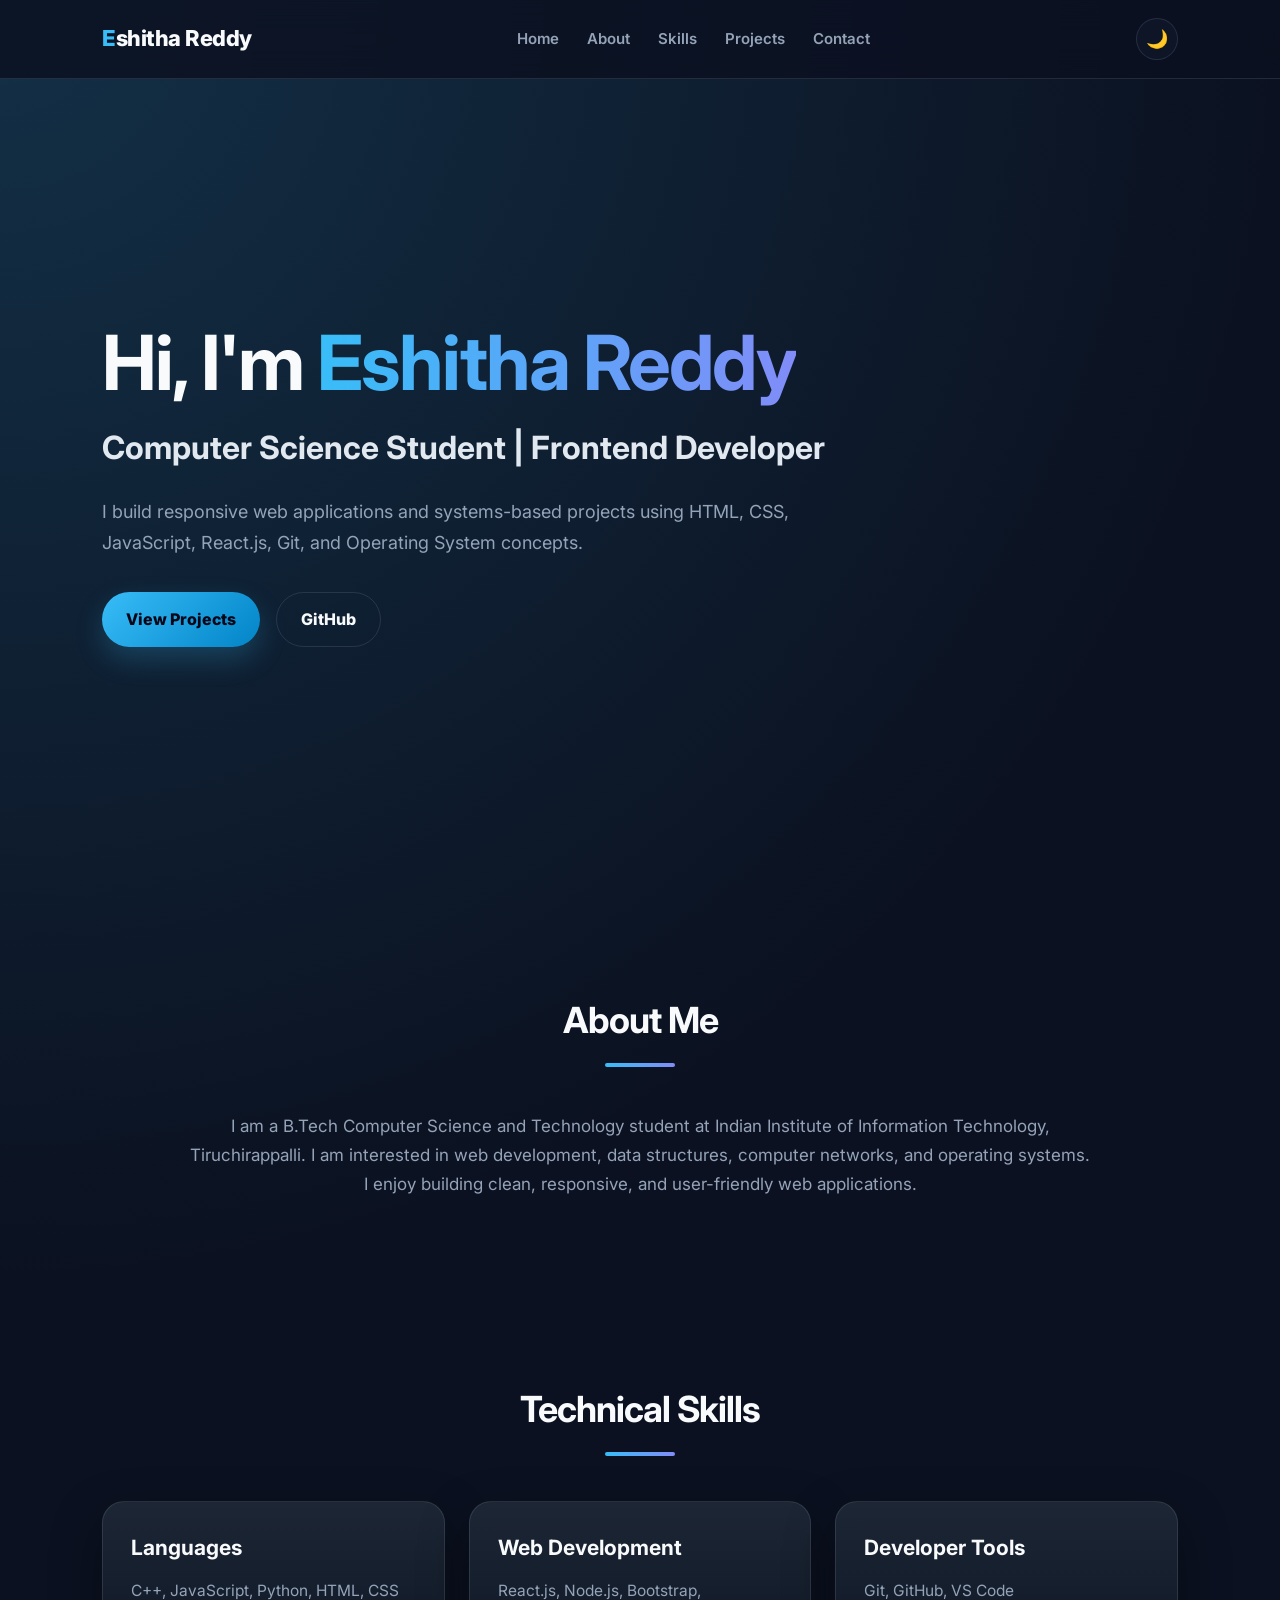
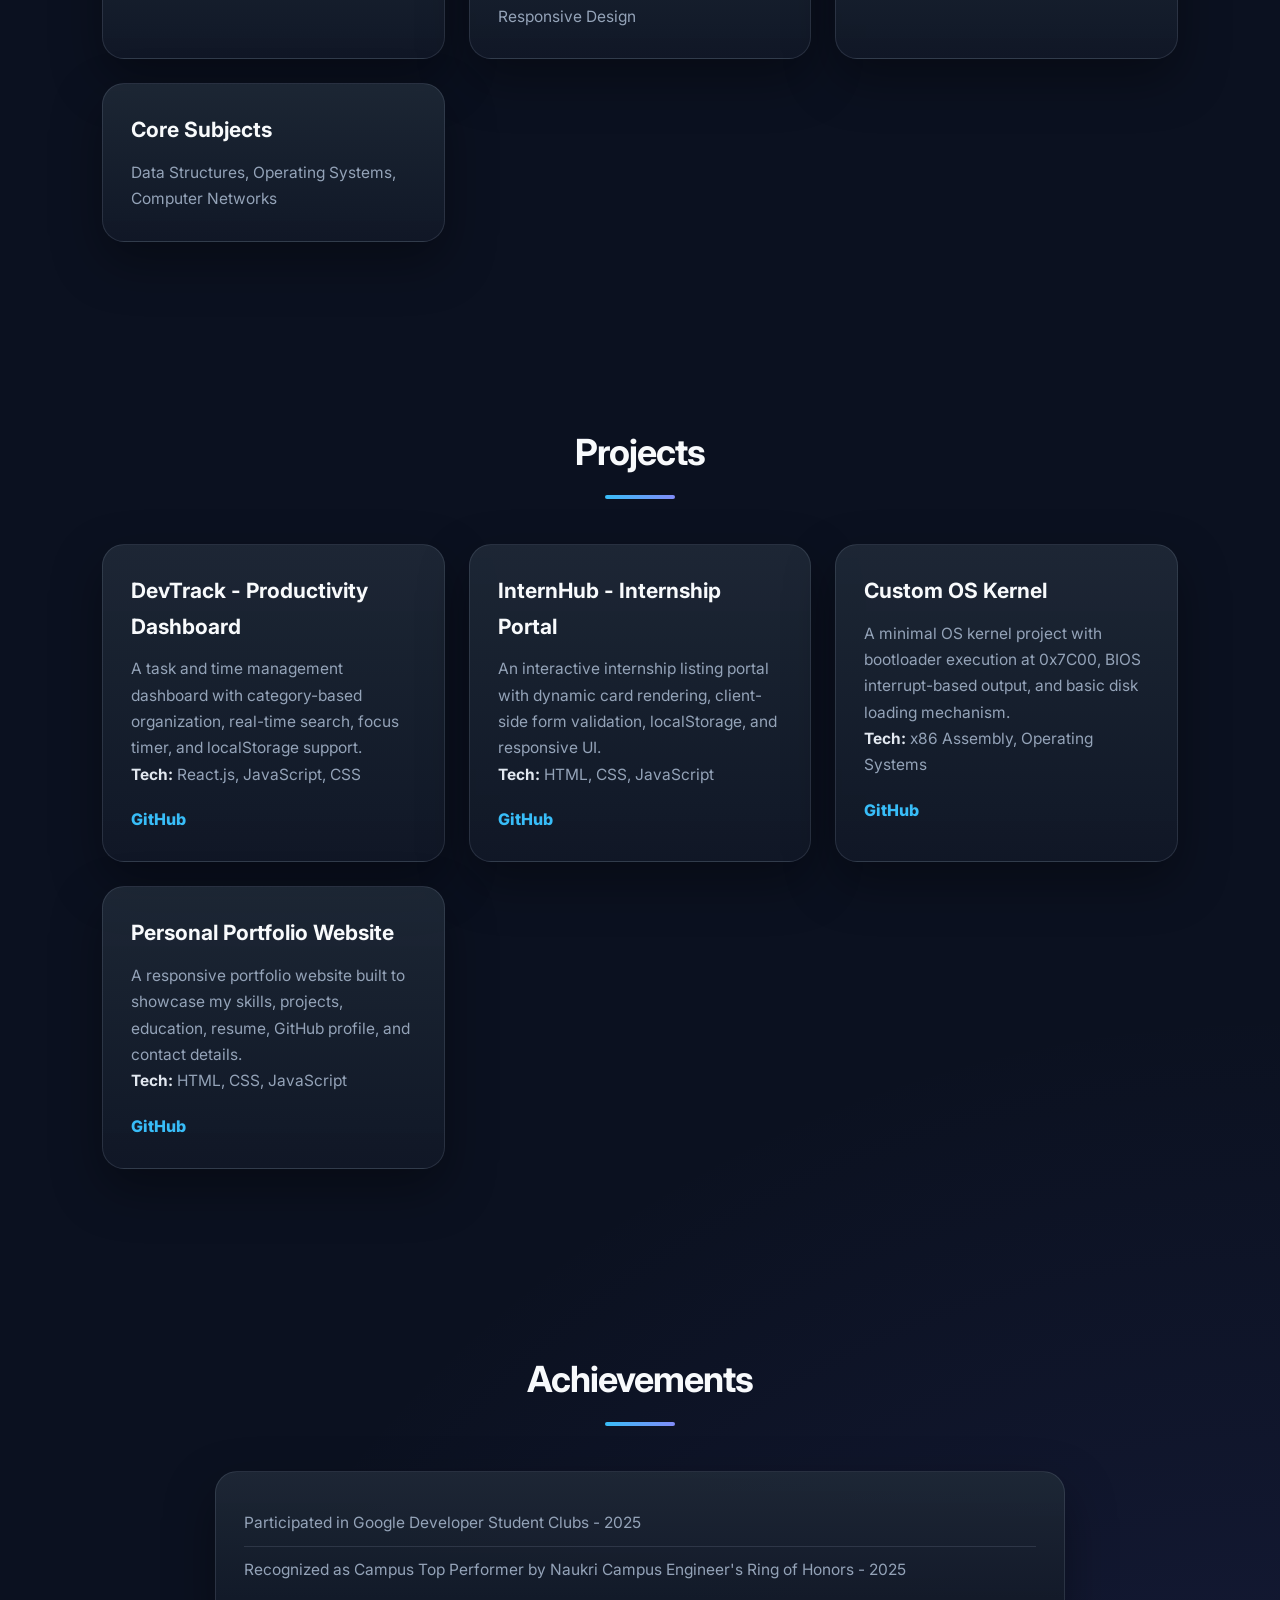
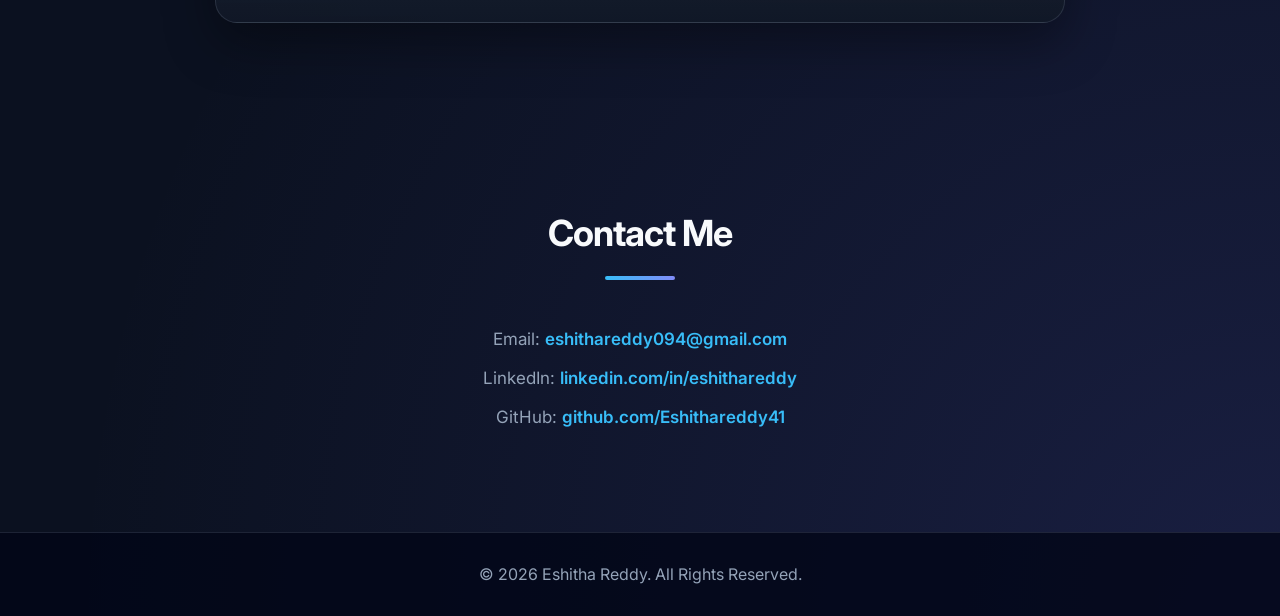
==== index.html @ 4d698da8 "Added new project" ====
<!DOCTYPE html>
<html lang="en">
<head>
  <meta charset="UTF-8" />
  <meta name="viewport" content="width=device-width, initial-scale=1.0" />
  <title>Eshitha Reddy | Portfolio</title>
  <link rel="stylesheet" href="style.css" />
</head>
<body>

  <header>
    <nav class="navbar">
      <h2 class="logo">Eshitha Reddy</h2>
      <ul class="nav-links">
        <li><a href="#home">Home</a></li>
        <li><a href="#about">About</a></li>
        <li><a href="#skills">Skills</a></li>
        <li><a href="#projects">Projects</a></li>
        <li><a href="#contact">Contact</a></li>
      </ul>
      <button id="themeToggle">🌙</button>
    </nav>
  </header>

  <section id="home" class="hero">
    <div class="hero-content">
      <h1>Hi, I'm <span>Eshitha Reddy</span></h1>
      <h3>Computer Science Student | Frontend Developer</h3>
      <p>
        I build responsive web applications and systems-based projects using
        HTML, CSS, JavaScript, React.js, Git, and Operating System concepts.
      </p>

      <div class="hero-buttons">
        <a href="#projects" class="btn">View Projects</a>
        <a href="https://github.com/Eshithareddy41" class="btn secondary" target="_blank">GitHub</a>
      </div>
    </div>
  </section>

  <section id="about" class="section">
    <h2>About Me</h2>
    <p>
      I am a B.Tech Computer Science and Technology student at Indian Institute
      of Information Technology, Tiruchirappalli. I am interested in web
      development, data structures, computer networks, and
      operating systems. I enjoy building clean, responsive, and user-friendly
      web applications.
    </p>
  </section>

  <section id="skills" class="section">
    <h2>Technical Skills</h2>

    <div class="skills-grid">
      <div class="skill-card">
        <h3>Languages</h3>
        <p>C++, JavaScript, Python, HTML, CSS</p>
      </div>

      <div class="skill-card">
        <h3>Web Development</h3>
        <p>React.js, Node.js, Bootstrap, Responsive Design</p>
      </div>

      <div class="skill-card">
        <h3>Developer Tools</h3>
        <p>Git, GitHub, VS Code</p>
      </div>

      <div class="skill-card">
        <h3>Core Subjects</h3>
        <p>Data Structures, Operating Systems, Computer Networks</p>
      </div>
    </div>
  </section>

  <section id="projects" class="section">
    <h2>Projects</h2>

    <div class="projects-grid">

      <div class="project-card">
        <h3>DevTrack - Productivity Dashboard</h3>
        <p>
          A task and time management dashboard with category-based organization,
          real-time search, focus timer, and localStorage support.
        </p>
        <p><b>Tech:</b> React.js, JavaScript, CSS</p>
        <div class="project-links">
          <a href="https://github.com/Eshithareddy41/DevTrack" target="_blank">GitHub</a>
        </div>
      </div>

      <div class="project-card">
        <h3>InternHub - Internship Portal</h3>
        <p>
          An interactive internship listing portal with dynamic card rendering,
          client-side form validation, localStorage, and responsive UI.
        </p>
        <p><b>Tech:</b> HTML, CSS, JavaScript</p>
        <div class="project-links">
          <a href="https://github.com/Eshithareddy41" target="_blank">GitHub</a>
        </div>
      </div>

      <div class="project-card">
        <h3>Custom OS Kernel</h3>
        <p>
          A minimal OS kernel project with bootloader execution at 0x7C00,
          BIOS interrupt-based output, and basic disk loading mechanism.
        </p>
        <p><b>Tech:</b> x86 Assembly, Operating Systems</p>
        <div class="project-links">
          <a href="https://github.com/Eshithareddy41/MyOS-kernel" target="_blank">GitHub</a>
        </div>
      </div>

      <div class="project-card">
        <h3>Personal Portfolio Website</h3>
        <p>
          A responsive portfolio website built to showcase my skills, projects,
          education, resume, GitHub profile, and contact details.
        </p>
        <p><b>Tech:</b> HTML, CSS, JavaScript</p>
        <div class="project-links">
          <a href="https://github.com/Eshithareddy41/personal-portfolio" target="_blank">GitHub</a>
        </div>
      </div>

    </div>
  </section>

  <section id="achievements" class="section">
    <h2>Achievements</h2>
    <div class="achievement-card">
      <p>Participated in Google Developer Student Clubs - 2025</p>
      <p>Recognized as Campus Top Performer by Naukri Campus Engineer's Ring of Honors - 2025</p>
    </div>
  </section>

  <section id="contact" class="section contact">
    <h2>Contact Me</h2>
    <p>Email: <a href="mailto:eshithareddy094@gmail.com">eshithareddy094@gmail.com</a></p>
    <p>LinkedIn: <a href="www.linkedin.com/in/eshitha-reddy-09098a335" target="_blank">linkedin.com/in/eshithareddy</a></p>
    <p>GitHub: <a href="https://github.com/Eshithareddy41" target="_blank">github.com/Eshithareddy41</a></p>
  </section>

  <footer>
    <p>© 2026 Eshitha Reddy. All Rights Reserved.</p>
  </footer>

  <script src="script.js"></script>
</body>
</html>
---- style.css ----
@import url('https://fonts.googleapis.com/css2?family=Inter:wght@400;500;600;700;800&display=swap');

*{
  margin:0;
  padding:0;
  box-sizing:border-box;
}

:root{
  --bg:#0b1120;
  --card:#111827;
  --text:#f8fafc;
  --muted:#94a3b8;
  --primary:#38bdf8;
  --primary-dark:#0284c7;
  --border:rgba(148,163,184,0.18);
  --shadow:0 20px 50px rgba(0,0,0,0.35);
}

html{
  scroll-behavior:smooth;
}

body{
  font-family:'Inter',sans-serif;
  background:
  radial-gradient(circle at top left,rgba(56,189,248,0.18),transparent 32%),
  radial-gradient(circle at bottom right,rgba(99,102,241,0.16),transparent 30%),
  var(--bg);
  color:var(--text);
  line-height:1.7;
}

.navbar{
  width:100%;
  padding:18px 8%;
  display:flex;
  justify-content:space-between;
  align-items:center;
  background:rgba(11,17,32,0.82);
  backdrop-filter:blur(16px);
  border-bottom:1px solid var(--border);
  position:fixed;
  top:0;
  z-index:1000;
}

.logo{
  font-size:22px;
  font-weight:800;
  color:var(--text);
  letter-spacing:-0.5px;
}

.logo::first-letter{
  color:var(--primary);
}

.nav-links{
  list-style:none;
  display:flex;
  gap:28px;
}

.nav-links a{
  color:var(--muted);
  text-decoration:none;
  font-size:15px;
  font-weight:600;
  transition:0.25s;
}

.nav-links a:hover{
  color:var(--primary);
}

#themeToggle{
  width:42px;
  height:42px;
  border:1px solid var(--border);
  border-radius:50%;
  cursor:pointer;
  background:rgba(15,23,42,0.9);
  color:var(--text);
  font-size:18px;
}

.hero{
  min-height:100vh;
  padding:140px 8% 70px;
  display:flex;
  align-items:center;
}

.hero-content{
  max-width:850px;
}

.hero h1{
  font-size:clamp(42px,7vw,76px);
  line-height:1.05;
  margin-bottom:18px;
  letter-spacing:-2px;
}

.hero h1 span{
  background:linear-gradient(90deg,var(--primary),#818cf8);
  -webkit-background-clip:text;
  -webkit-text-fill-color:transparent;
}

.hero h3{
  font-size:clamp(22px,3vw,32px);
  color:#e2e8f0;
  margin-bottom:22px;
  font-weight:700;
}

.hero p{
  max-width:720px;
  font-size:18px;
  color:var(--muted);
  margin-bottom:34px;
}

.hero-buttons{
  display:flex;
  gap:16px;
  flex-wrap:wrap;
}

.btn{
  display:inline-flex;
  align-items:center;
  justify-content:center;
  padding:13px 24px;
  background:linear-gradient(135deg,var(--primary),var(--primary-dark));
  color:#020617;
  text-decoration:none;
  border-radius:999px;
  font-weight:800;
  box-shadow:0 12px 28px rgba(56,189,248,0.22);
  transition:0.25s;
}

.btn:hover{
  transform:translateY(-3px);
  box-shadow:0 18px 35px rgba(56,189,248,0.32);
}

.btn.secondary{
  background:transparent;
  color:var(--text);
  border:1px solid var(--border);
  box-shadow:none;
}

.btn.secondary:hover{
  border-color:var(--primary);
  color:var(--primary);
}

.section{
  padding:90px 8%;
}

.section h2{
  font-size:36px;
  text-align:center;
  margin-bottom:45px;
  letter-spacing:-1px;
}

.section h2::after{
  content:"";
  display:block;
  width:70px;
  height:4px;
  background:linear-gradient(90deg,var(--primary),#818cf8);
  margin:12px auto 0;
  border-radius:999px;
}

.section > p{
  max-width:900px;
  margin:auto;
  text-align:center;
  color:var(--muted);
  font-size:17px;
}

.skills-grid,
.projects-grid{
  display:grid;
  grid-template-columns:repeat(auto-fit,minmax(260px,1fr));
  gap:24px;
}

.skill-card,
.project-card,
.achievement-card{
  background:linear-gradient(180deg,rgba(31,41,55,0.9),rgba(17,24,39,0.95));
  padding:28px;
  border-radius:22px;
  border:1px solid var(--border);
  box-shadow:var(--shadow);
  transition:0.3s;
}

.skill-card:hover,
.project-card:hover{
  transform:translateY(-8px);
  border-color:rgba(56,189,248,0.55);
}

.skill-card h3,
.project-card h3{
  font-size:21px;
  color:var(--text);
  margin-bottom:12px;
}

.skill-card p,
.project-card p,
.achievement-card p{
  color:var(--muted);
  font-size:15.5px;
}

.project-card b{
  color:#e2e8f0;
}

.project-links{
  margin-top:18px;
}

.project-links a{
  display:inline-block;
  color:var(--primary);
  text-decoration:none;
  font-weight:800;
}

.project-links a:hover{
  text-decoration:underline;
}

.achievement-card{
  max-width:850px;
  margin:auto;
}

.achievement-card p{
  padding:10px 0;
  border-bottom:1px solid var(--border);
}

.achievement-card p:last-child{
  border-bottom:none;
}

.contact{
  text-align:center;
}

.contact p{
  margin-bottom:10px;
}

.contact a{
  color:var(--primary);
  text-decoration:none;
  font-weight:600;
}

.contact a:hover{
  text-decoration:underline;
}

footer{
  text-align:center;
  padding:28px 8%;
  background:rgba(2,6,23,0.8);
  border-top:1px solid var(--border);
  color:var(--muted);
}

body.light{
  --bg:#f8fafc;
  --card:#ffffff;
  --text:#0f172a;
  --muted:#475569;
  --border:rgba(15,23,42,0.12);
  --shadow:0 18px 40px rgba(15,23,42,0.12);

  background:
  radial-gradient(circle at top left,rgba(56,189,248,0.18),transparent 35%),
  radial-gradient(circle at bottom right,rgba(99,102,241,0.14),transparent 35%),
  var(--bg);
}

body.light .navbar{
  background:rgba(255,255,255,0.82);
}

body.light .hero h3{
  color:#1e293b;
}

body.light .skill-card,
body.light .project-card,
body.light .achievement-card{
  background:rgba(255,255,255,0.88);
}

body.light .btn.secondary{
  color:#0f172a;
}

body.light #themeToggle{
  background:#ffffff;
  color:#0f172a;
}

@media(max-width:768px){

  .navbar{
    padding:16px 5%;
    flex-direction:column;
    gap:14px;
  }

  .nav-links{
    flex-wrap:wrap;
    justify-content:center;
    gap:14px;
  }

  .hero{
    padding:180px 6% 60px;
    text-align:center;
  }

  .hero-buttons{
    justify-content:center;
  }

  .section{
    padding:75px 6%;
  }

}
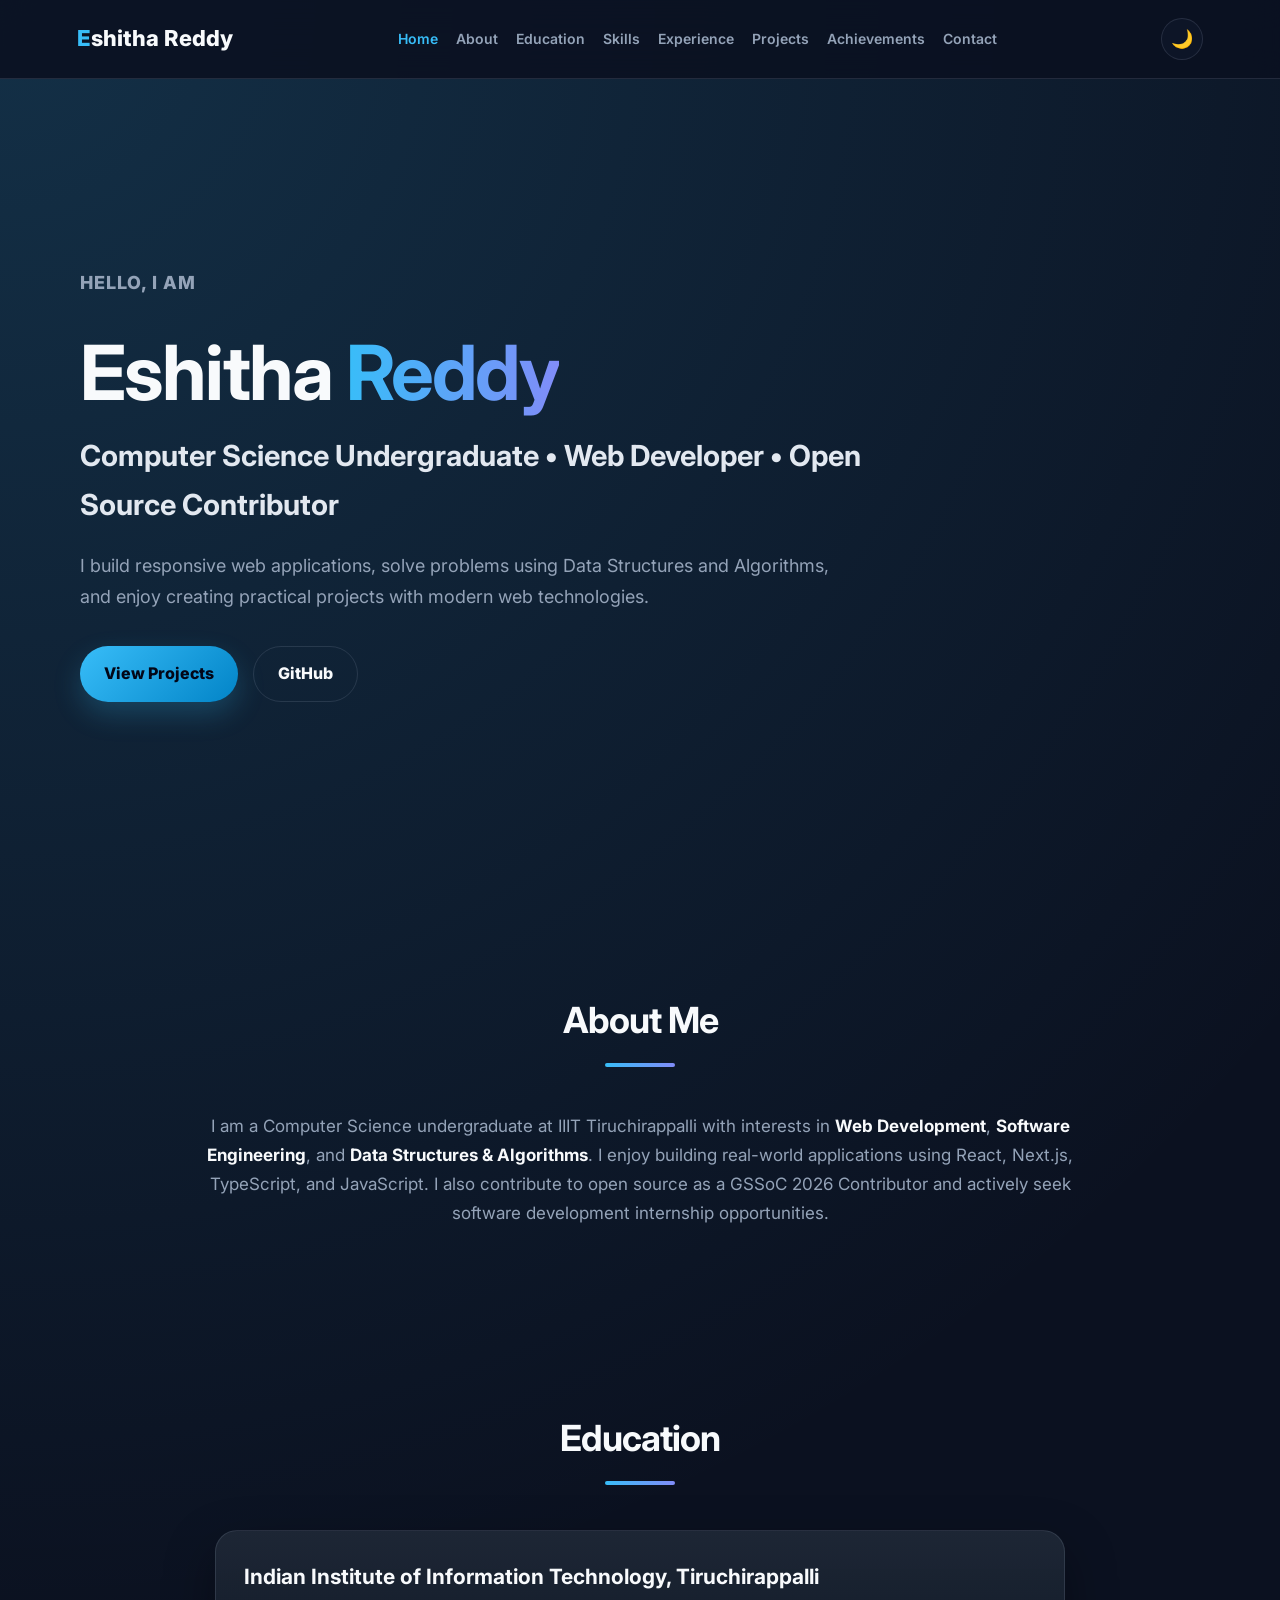
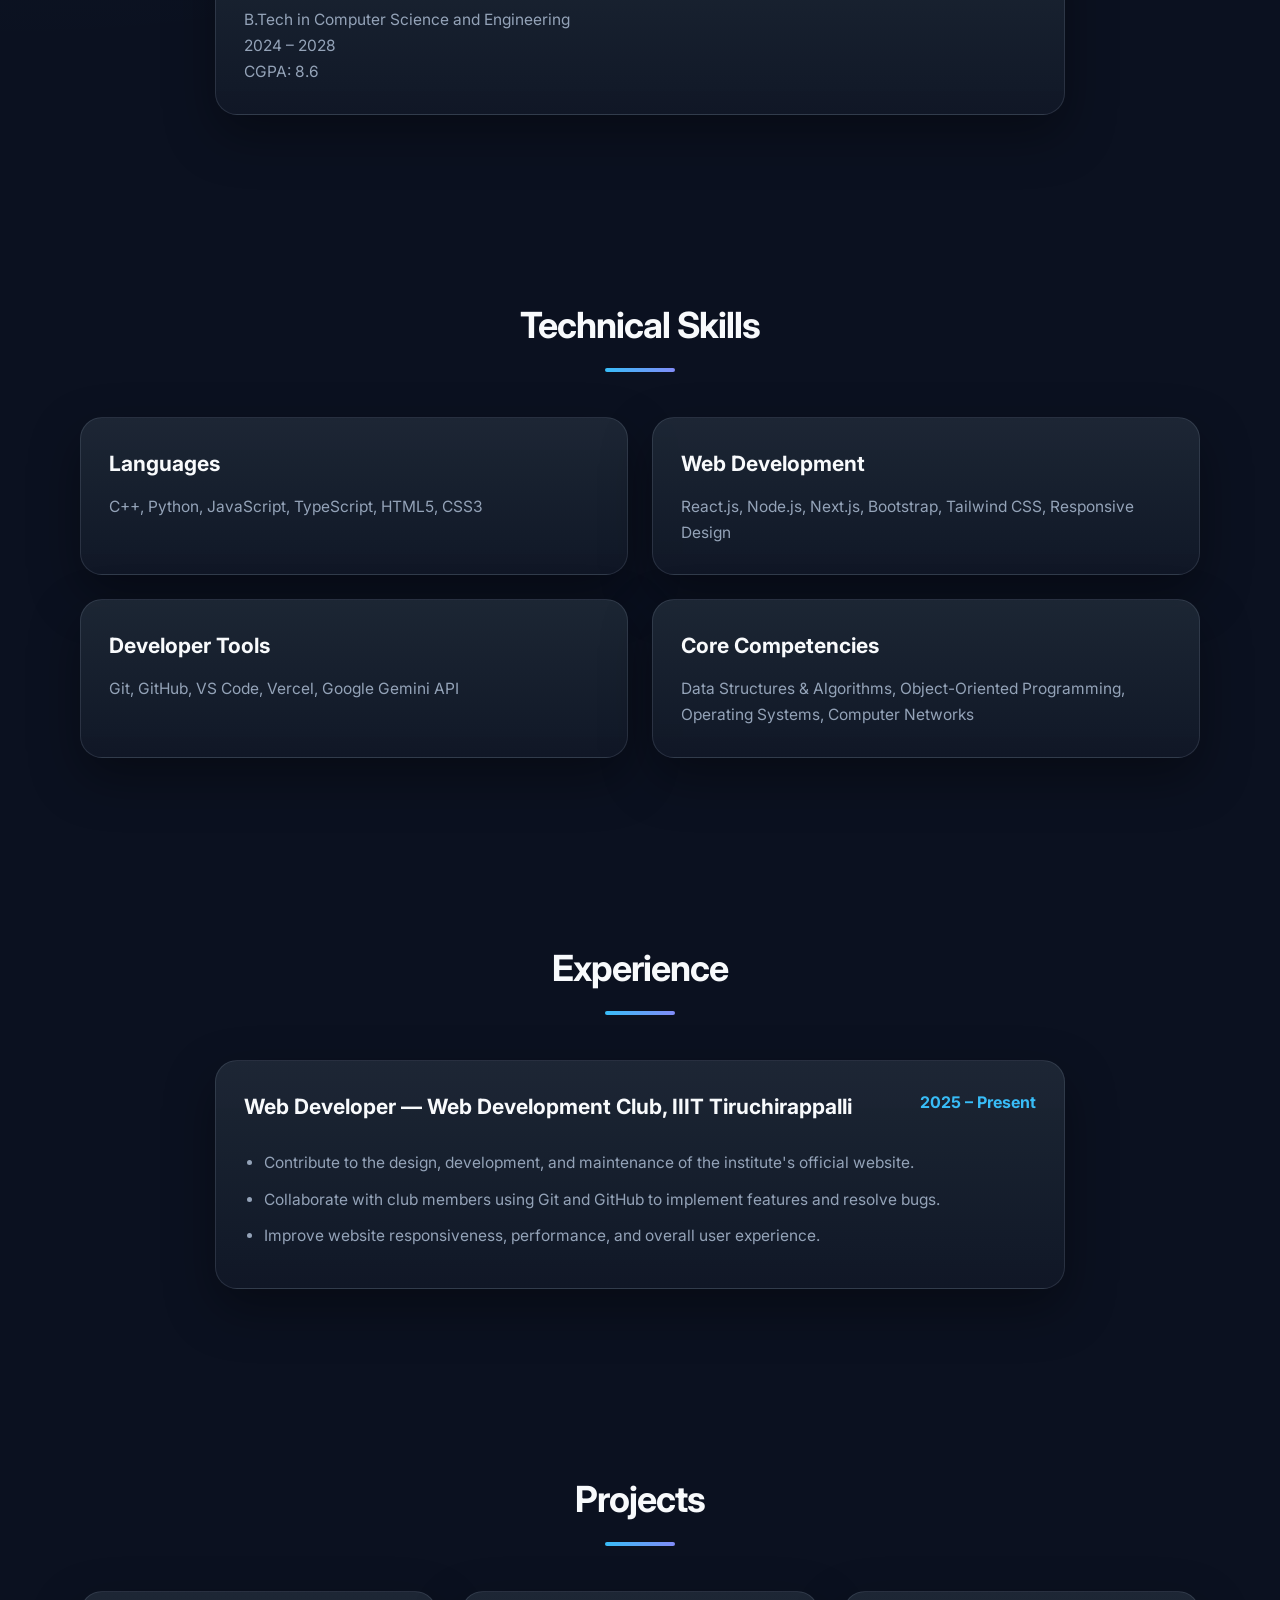
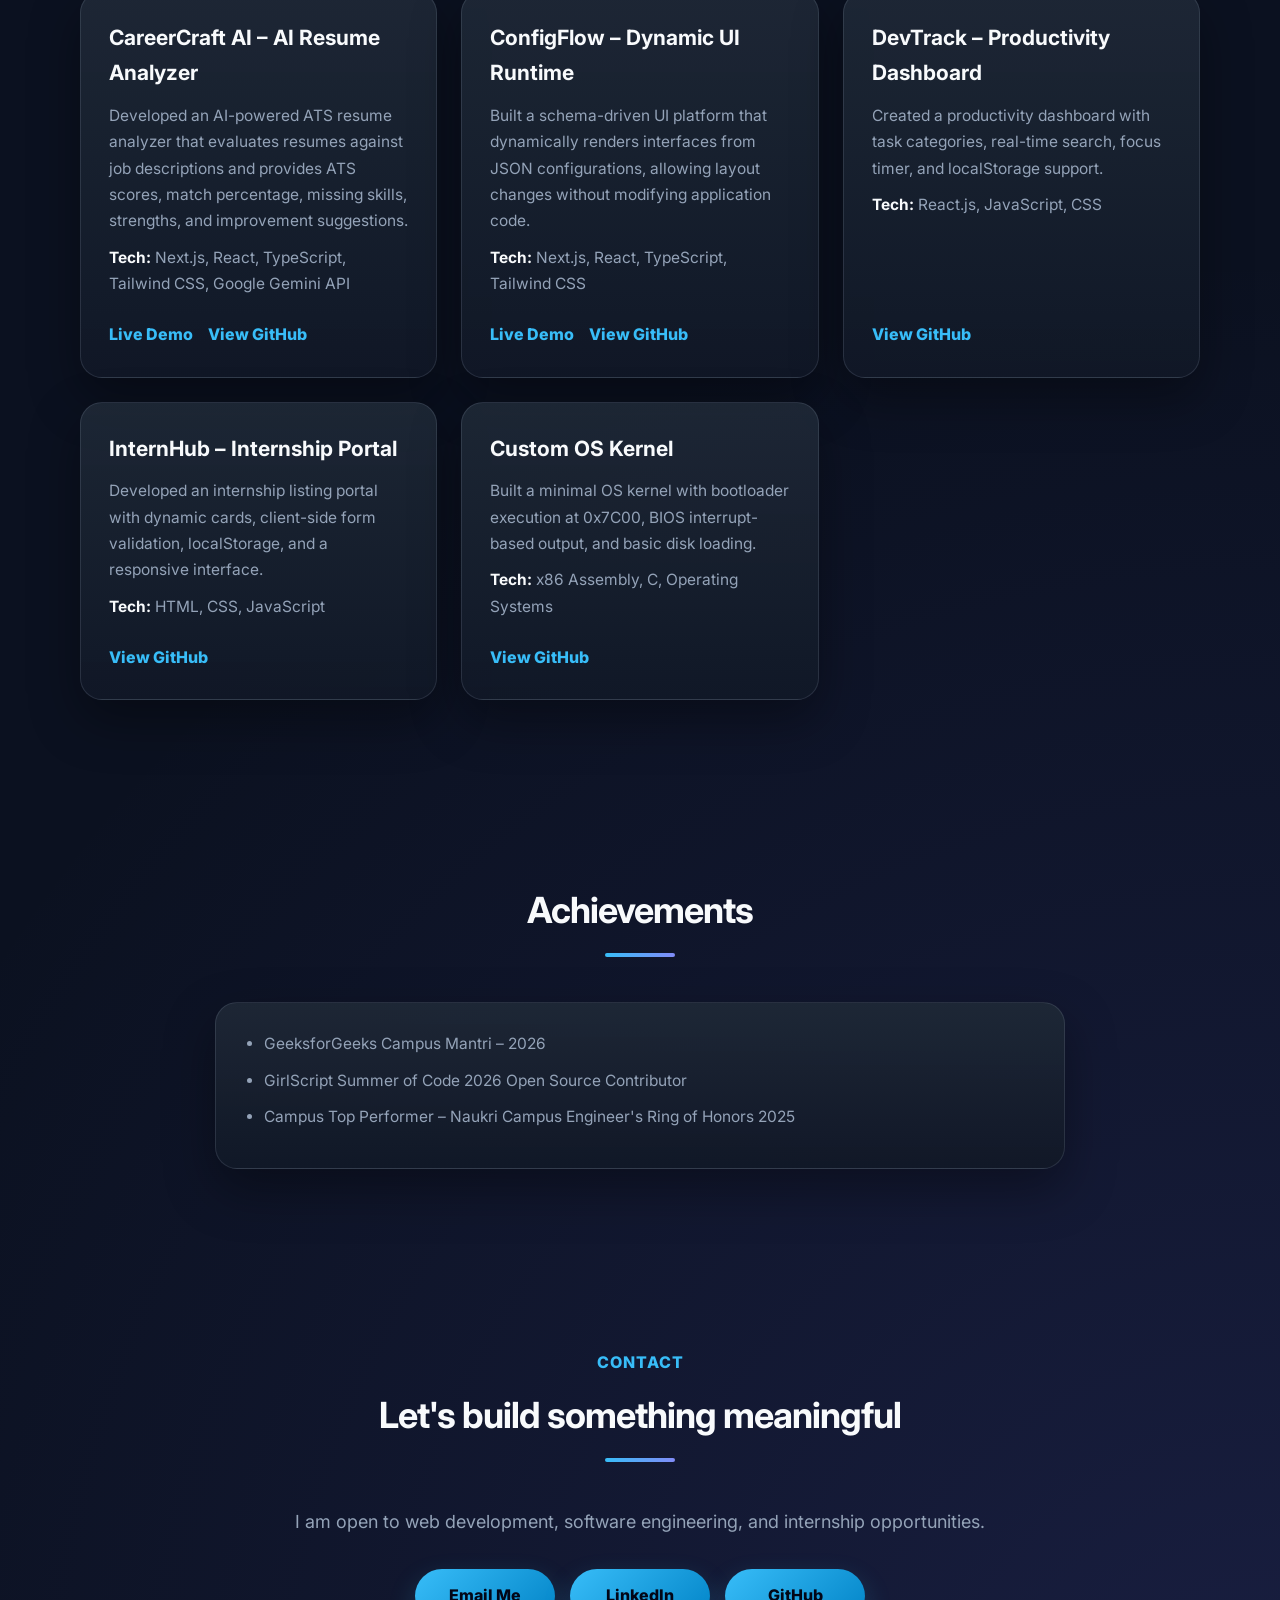
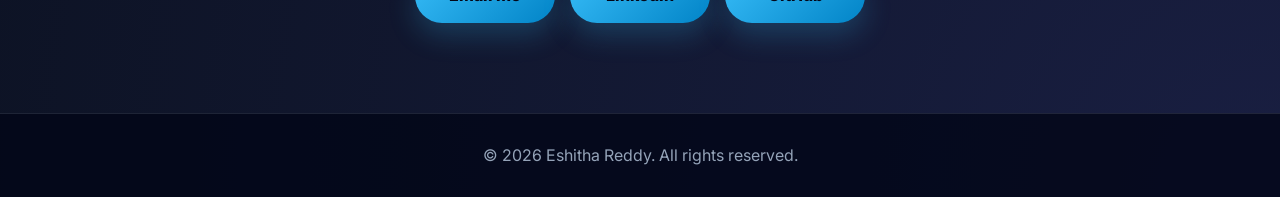
==== commit 4623a93e: "Update portfolio website" ====
--- a/index.html
+++ b/index.html
@@ -3,153 +3,321 @@
 <head>
   <meta charset="UTF-8" />
   <meta name="viewport" content="width=device-width, initial-scale=1.0" />
+  <meta
+    name="description"
+    content="Portfolio of Eshitha Reddy, Computer Science undergraduate, Web Developerand Open Source Contributor."
+  />
   <title>Eshitha Reddy | Portfolio</title>
   <link rel="stylesheet" href="style.css" />
 </head>
 <body>
-
   <header>
     <nav class="navbar">
-      <h2 class="logo">Eshitha Reddy</h2>
+      <a href="#home" class="logo">Eshitha Reddy</a>
+
       <ul class="nav-links">
         <li><a href="#home">Home</a></li>
         <li><a href="#about">About</a></li>
+        <li><a href="#education">Education</a></li>
         <li><a href="#skills">Skills</a></li>
+        <li><a href="#experience">Experience</a></li>
         <li><a href="#projects">Projects</a></li>
+        <li><a href="#achievements">Achievements</a></li>
         <li><a href="#contact">Contact</a></li>
       </ul>
-      <button id="themeToggle">🌙</button>
+
+      <button id="themeToggle" aria-label="Toggle theme">🌙</button>
     </nav>
   </header>
 
-  <section id="home" class="hero">
-    <div class="hero-content">
-      <h1>Hi, I'm <span>Eshitha Reddy</span></h1>
-      <h3>Computer Science Student | Frontend Developer</h3>
-      <p>
-        I build responsive web applications and systems-based projects using
-        HTML, CSS, JavaScript, React.js, Git, and Operating System concepts.
-      </p>
-
-      <div class="hero-buttons">
-        <a href="#projects" class="btn">View Projects</a>
-        <a href="https://github.com/Eshithareddy41" class="btn secondary" target="_blank">GitHub</a>
-      </div>
-    </div>
-  </section>
-
-  <section id="about" class="section">
-    <h2>About Me</h2>
-    <p>
-      I am a B.Tech Computer Science and Technology student at Indian Institute
-      of Information Technology, Tiruchirappalli. I am interested in web
-      development, data structures, computer networks, and
-      operating systems. I enjoy building clean, responsive, and user-friendly
-      web applications.
-    </p>
-  </section>
-
-  <section id="skills" class="section">
-    <h2>Technical Skills</h2>
-
-    <div class="skills-grid">
-      <div class="skill-card">
-        <h3>Languages</h3>
-        <p>C++, JavaScript, Python, HTML, CSS</p>
-      </div>
-
-      <div class="skill-card">
-        <h3>Web Development</h3>
-        <p>React.js, Node.js, Bootstrap, Responsive Design</p>
-      </div>
-
-      <div class="skill-card">
-        <h3>Developer Tools</h3>
-        <p>Git, GitHub, VS Code</p>
-      </div>
-
-      <div class="skill-card">
-        <h3>Core Subjects</h3>
-        <p>Data Structures, Operating Systems, Computer Networks</p>
-      </div>
-    </div>
-  </section>
-
-  <section id="projects" class="section">
-    <h2>Projects</h2>
-
-    <div class="projects-grid">
-
-      <div class="project-card">
-        <h3>DevTrack - Productivity Dashboard</h3>
+  <main>
+    <section id="home" class="hero">
+      <div class="content-wrapper hero-content">
+        <p class="tagline">Hello, I am</p>
+        <h1>Eshitha <span>Reddy</span></h1>
+        <h3>
+          Computer Science Undergraduate • Web Developer •
+          Open Source Contributor
+        </h3>
         <p>
-          A task and time management dashboard with category-based organization,
-          real-time search, focus timer, and localStorage support.
+          I build responsive web applications, solve problems using Data Structures
+          and Algorithms, and enjoy creating practical projects with modern web
+          technologies.
         </p>
-        <p><b>Tech:</b> React.js, JavaScript, CSS</p>
-        <div class="project-links">
-          <a href="https://github.com/Eshithareddy41/DevTrack" target="_blank">GitHub</a>
-        </div>
-      </div>
-
-      <div class="project-card">
-        <h3>InternHub - Internship Portal</h3>
-        <p>
-          An interactive internship listing portal with dynamic card rendering,
-          client-side form validation, localStorage, and responsive UI.
+
+        <div class="hero-buttons">
+          <a href="#projects" class="btn">View Projects</a>
+          <a
+            href="https://github.com/Eshithareddy41"
+            class="btn secondary"
+            target="_blank"
+            rel="noopener noreferrer"
+          >
+            GitHub
+          </a>
+        </div>
+      </div>
+    </section>
+
+    <section id="about" class="section">
+      <div class="content-wrapper">
+        <h2>About Me</h2>
+        <p class="section-description">
+          I am a Computer Science undergraduate at IIIT Tiruchirappalli with
+          interests in <strong>Web Development</strong>,
+          <strong>Software Engineering</strong>, and
+          <strong>Data Structures &amp; Algorithms</strong>. I enjoy building
+          real-world applications using React, Next.js, TypeScript, and JavaScript.
+          I also contribute to open source as a GSSoC 2026 Contributor and actively
+          seek software development internship opportunities.
         </p>
-        <p><b>Tech:</b> HTML, CSS, JavaScript</p>
-        <div class="project-links">
-          <a href="https://github.com/Eshithareddy41" target="_blank">GitHub</a>
-        </div>
-      </div>
-
-      <div class="project-card">
-        <h3>Custom OS Kernel</h3>
-        <p>
-          A minimal OS kernel project with bootloader execution at 0x7C00,
-          BIOS interrupt-based output, and basic disk loading mechanism.
+      </div>
+    </section>
+
+    <section id="education" class="section">
+      <div class="content-wrapper">
+        <h2>Education</h2>
+        <div class="info-card">
+          <h3>Indian Institute of Information Technology, Tiruchirappalli</h3>
+          <p>B.Tech in Computer Science and Engineering</p>
+          <p>2024 – 2028</p>
+          <p>CGPA: 8.6</p>
+        </div>
+      </div>
+    </section>
+
+    <section id="skills" class="section">
+      <div class="content-wrapper">
+        <h2>Technical Skills</h2>
+
+        <div class="skills-grid">
+          <div class="skill-card">
+            <h3>Languages</h3>
+            <p>C++, Python, JavaScript, TypeScript, HTML5, CSS3</p>
+          </div>
+
+          <div class="skill-card">
+            <h3>Web Development</h3>
+            <p>React.js, Node.js, Next.js, Bootstrap, Tailwind CSS, Responsive Design</p>
+          </div>
+
+          <div class="skill-card">
+            <h3>Developer Tools</h3>
+            <p>Git, GitHub, VS Code, Vercel, Google Gemini API</p>
+          </div>
+
+          <div class="skill-card">
+            <h3>Core Competencies</h3>
+            <p>
+              Data Structures &amp; Algorithms, Object-Oriented Programming,
+              Operating Systems, Computer Networks
+            </p>
+          </div>
+        </div>
+      </div>
+    </section>
+
+    <section id="experience" class="section">
+      <div class="content-wrapper">
+        <h2>Experience</h2>
+
+        <div class="info-card">
+          <div class="experience-heading">
+            <h3>Web Developer — Web Development Club, IIIT Tiruchirappalli</h3>
+            <span>2025 – Present</span>
+          </div>
+
+          <ul class="experience-list">
+            <li>
+              Contribute to the design, development, and maintenance of the
+              institute's official website.
+            </li>
+            <li>
+              Collaborate with club members using Git and GitHub to implement
+              features and resolve bugs.
+            </li>
+            <li>
+              Improve website responsiveness, performance, and overall user
+              experience.
+            </li>
+          </ul>
+        </div>
+      </div>
+    </section>
+
+    <section id="projects" class="section">
+      <div class="content-wrapper">
+        <h2>Projects</h2>
+
+        <div class="projects-grid">
+          <article class="project-card">
+            <h3>CareerCraft AI – AI Resume Analyzer</h3>
+            <p>
+              Developed an AI-powered ATS resume analyzer that evaluates resumes
+              against job descriptions and provides ATS scores, match percentage,
+              missing skills, strengths, and improvement suggestions.
+            </p>
+            <p>
+              <strong>Tech:</strong> Next.js, React, TypeScript, Tailwind CSS,
+              Google Gemini API
+            </p>
+            <div class="project-links">
+              <a
+                href="https://career-craft-ai-azure.vercel.app/"
+                target="_blank"
+                rel="noopener noreferrer"
+              >
+                Live Demo
+              </a>
+              <a
+                href="https://github.com/Eshithareddy41/CareerCraft-AI"
+                target="_blank"
+                rel="noopener noreferrer"
+              >
+                View GitHub
+              </a>
+            </div>
+          </article>
+
+          <article class="project-card">
+            <h3>ConfigFlow – Dynamic UI Runtime</h3>
+            <p>
+              Built a schema-driven UI platform that dynamically renders interfaces
+              from JSON configurations, allowing layout changes without modifying
+              application code.
+            </p>
+            <p>
+              <strong>Tech:</strong> Next.js, React, TypeScript, Tailwind CSS
+            </p>
+            <div class="project-links">
+              <a
+                href="https://configflow-ai.vercel.app/"
+                target="_blank"
+                rel="noopener noreferrer"
+              >
+                Live Demo
+              </a>
+              <a
+                href="https://github.com/Eshithareddy41/ConfigFlow---Dynamic-UI-Runtime"
+                target="_blank"
+                rel="noopener noreferrer"
+              >
+                View GitHub
+              </a>
+            </div>
+          </article>
+
+          <article class="project-card">
+            <h3>DevTrack – Productivity Dashboard</h3>
+            <p>
+              Created a productivity dashboard with task categories, real-time
+              search, focus timer, and localStorage support.
+            </p>
+            <p><strong>Tech:</strong> React.js, JavaScript, CSS</p>
+            <div class="project-links">
+              <a
+                href="https://github.com/Eshithareddy41/DevTrack"
+                target="_blank"
+                rel="noopener noreferrer"
+              >
+                View GitHub
+              </a>
+            </div>
+          </article>
+
+          <article class="project-card">
+            <h3>InternHub – Internship Portal</h3>
+            <p>
+              Developed an internship listing portal with dynamic cards,
+              client-side form validation, localStorage, and a responsive
+              interface.
+            </p>
+            <p><strong>Tech:</strong> HTML, CSS, JavaScript</p>
+            <div class="project-links">
+              <a
+                href="https://github.com/Eshithareddy41"
+                target="_blank"
+                rel="noopener noreferrer"
+              >
+                View GitHub
+              </a>
+            </div>
+          </article>
+
+          <article class="project-card">
+            <h3>Custom OS Kernel</h3>
+            <p>
+              Built a minimal OS kernel with bootloader execution at 0x7C00,
+              BIOS interrupt-based output, and basic disk loading.
+            </p>
+            <p><strong>Tech:</strong> x86 Assembly, C, Operating Systems</p>
+            <div class="project-links">
+              <a
+                href="https://github.com/Eshithareddy41/MyOS-kernel"
+                target="_blank"
+                rel="noopener noreferrer"
+              >
+                View GitHub
+              </a>
+            </div>
+          </article>
+        </div>
+      </div>
+    </section>
+
+    <section id="achievements" class="section">
+      <div class="content-wrapper">
+        <h2>Achievements</h2>
+        <div class="info-card">
+          <ul class="achievement-list">
+            <li>GeeksforGeeks Campus Mantri – 2026</li>
+            <li>GirlScript Summer of Code 2026 Open Source Contributor</li>
+            <li>
+              Campus Top Performer – Naukri Campus Engineer's Ring of Honors 2025
+            </li>
+          </ul>
+        </div>
+      </div>
+    </section>
+
+    <section id="contact" class="section contact">
+      <div class="content-wrapper">
+        <p class="tagline">Contact</p>
+        <h2>Let's build something meaningful</h2>
+        <p class="contact-description">
+          I am open to web development, software engineering, and internship
+          opportunities.
         </p>
-        <p><b>Tech:</b> x86 Assembly, Operating Systems</p>
-        <div class="project-links">
-          <a href="https://github.com/Eshithareddy41/MyOS-kernel" target="_blank">GitHub</a>
-        </div>
-      </div>
-
-      <div class="project-card">
-        <h3>Personal Portfolio Website</h3>
-        <p>
-          A responsive portfolio website built to showcase my skills, projects,
-          education, resume, GitHub profile, and contact details.
-        </p>
-        <p><b>Tech:</b> HTML, CSS, JavaScript</p>
-        <div class="project-links">
-          <a href="https://github.com/Eshithareddy41/personal-portfolio" target="_blank">GitHub</a>
-        </div>
-      </div>
-
-    </div>
-  </section>
-
-  <section id="achievements" class="section">
-    <h2>Achievements</h2>
-    <div class="achievement-card">
-      <p>Participated in Google Developer Student Clubs - 2025</p>
-      <p>Recognized as Campus Top Performer by Naukri Campus Engineer's Ring of Honors - 2025</p>
-    </div>
-  </section>
-
-  <section id="contact" class="section contact">
-    <h2>Contact Me</h2>
-    <p>Email: <a href="mailto:eshithareddy094@gmail.com">eshithareddy094@gmail.com</a></p>
-    <p>LinkedIn: <a href="www.linkedin.com/in/eshitha-reddy-09098a335" target="_blank">linkedin.com/in/eshithareddy</a></p>
-    <p>GitHub: <a href="https://github.com/Eshithareddy41" target="_blank">github.com/Eshithareddy41</a></p>
-  </section>
+
+        <div class="contact-buttons">
+          <a href="mailto:eshithareddy094@gmail.com" class="btn">Email Me</a>
+
+          <a
+            href="https://www.linkedin.com/in/eshitha-reddy-09098a335/"
+            class="btn"
+            target="_blank"
+            rel="noopener noreferrer"
+          >
+            LinkedIn
+          </a>
+
+          <a
+            href="https://github.com/Eshithareddy41"
+            class="btn"
+            target="_blank"
+            rel="noopener noreferrer"
+          >
+            GitHub
+          </a>
+        </div>
+      </div>
+    </section>
+  </main>
 
   <footer>
-    <p>© 2026 Eshitha Reddy. All Rights Reserved.</p>
+    <p>© 2026 Eshitha Reddy. All rights reserved.</p>
   </footer>
 
   <script src="script.js"></script>
 </body>
-</html>+</html>
--- a/style.css
+++ b/style.css
@@ -1,353 +1,441 @@
 @import url('https://fonts.googleapis.com/css2?family=Inter:wght@400;500;600;700;800&display=swap');
 
-*{
-  margin:0;
-  padding:0;
-  box-sizing:border-box;
-}
-
-:root{
-  --bg:#0b1120;
-  --card:#111827;
-  --text:#f8fafc;
-  --muted:#94a3b8;
-  --primary:#38bdf8;
-  --primary-dark:#0284c7;
-  --border:rgba(148,163,184,0.18);
-  --shadow:0 20px 50px rgba(0,0,0,0.35);
-}
-
-html{
-  scroll-behavior:smooth;
-}
-
-body{
-  font-family:'Inter',sans-serif;
+* {
+  margin: 0;
+  padding: 0;
+  box-sizing: border-box;
+}
+
+:root {
+  --bg: #0b1120;
+  --text: #f8fafc;
+  --muted: #94a3b8;
+  --primary: #38bdf8;
+  --primary-dark: #0284c7;
+  --border: rgba(148, 163, 184, 0.18);
+  --shadow: 0 20px 50px rgba(0, 0, 0, 0.35);
+}
+
+html {
+  scroll-behavior: smooth;
+}
+
+body {
+  min-height: 100vh;
+  font-family: 'Inter', sans-serif;
   background:
-  radial-gradient(circle at top left,rgba(56,189,248,0.18),transparent 32%),
-  radial-gradient(circle at bottom right,rgba(99,102,241,0.16),transparent 30%),
-  var(--bg);
-  color:var(--text);
-  line-height:1.7;
-}
-
-.navbar{
-  width:100%;
-  padding:18px 8%;
-  display:flex;
-  justify-content:space-between;
-  align-items:center;
-  background:rgba(11,17,32,0.82);
-  backdrop-filter:blur(16px);
-  border-bottom:1px solid var(--border);
-  position:fixed;
-  top:0;
-  z-index:1000;
-}
-
-.logo{
-  font-size:22px;
-  font-weight:800;
-  color:var(--text);
-  letter-spacing:-0.5px;
-}
-
-.logo::first-letter{
-  color:var(--primary);
-}
-
-.nav-links{
-  list-style:none;
-  display:flex;
-  gap:28px;
-}
-
-.nav-links a{
-  color:var(--muted);
-  text-decoration:none;
-  font-size:15px;
-  font-weight:600;
-  transition:0.25s;
-}
-
-.nav-links a:hover{
-  color:var(--primary);
-}
-
-#themeToggle{
-  width:42px;
-  height:42px;
-  border:1px solid var(--border);
-  border-radius:50%;
-  cursor:pointer;
-  background:rgba(15,23,42,0.9);
-  color:var(--text);
-  font-size:18px;
-}
-
-.hero{
-  min-height:100vh;
-  padding:140px 8% 70px;
-  display:flex;
-  align-items:center;
-}
-
-.hero-content{
-  max-width:850px;
-}
-
-.hero h1{
-  font-size:clamp(42px,7vw,76px);
-  line-height:1.05;
-  margin-bottom:18px;
-  letter-spacing:-2px;
-}
-
-.hero h1 span{
-  background:linear-gradient(90deg,var(--primary),#818cf8);
-  -webkit-background-clip:text;
-  -webkit-text-fill-color:transparent;
-}
-
-.hero h3{
-  font-size:clamp(22px,3vw,32px);
-  color:#e2e8f0;
-  margin-bottom:22px;
-  font-weight:700;
-}
-
-.hero p{
-  max-width:720px;
-  font-size:18px;
-  color:var(--muted);
-  margin-bottom:34px;
-}
-
-.hero-buttons{
-  display:flex;
-  gap:16px;
-  flex-wrap:wrap;
-}
-
-.btn{
-  display:inline-flex;
-  align-items:center;
-  justify-content:center;
-  padding:13px 24px;
-  background:linear-gradient(135deg,var(--primary),var(--primary-dark));
-  color:#020617;
-  text-decoration:none;
-  border-radius:999px;
-  font-weight:800;
-  box-shadow:0 12px 28px rgba(56,189,248,0.22);
-  transition:0.25s;
-}
-
-.btn:hover{
-  transform:translateY(-3px);
-  box-shadow:0 18px 35px rgba(56,189,248,0.32);
-}
-
-.btn.secondary{
-  background:transparent;
-  color:var(--text);
-  border:1px solid var(--border);
-  box-shadow:none;
-}
-
-.btn.secondary:hover{
-  border-color:var(--primary);
-  color:var(--primary);
-}
-
-.section{
-  padding:90px 8%;
-}
-
-.section h2{
-  font-size:36px;
-  text-align:center;
-  margin-bottom:45px;
-  letter-spacing:-1px;
-}
-
-.section h2::after{
-  content:"";
-  display:block;
-  width:70px;
-  height:4px;
-  background:linear-gradient(90deg,var(--primary),#818cf8);
-  margin:12px auto 0;
-  border-radius:999px;
-}
-
-.section > p{
-  max-width:900px;
-  margin:auto;
-  text-align:center;
-  color:var(--muted);
-  font-size:17px;
-}
-
-.skills-grid,
-.projects-grid{
-  display:grid;
-  grid-template-columns:repeat(auto-fit,minmax(260px,1fr));
-  gap:24px;
+    radial-gradient(circle at top left, rgba(56, 189, 248, 0.18), transparent 32%),
+    radial-gradient(circle at bottom right, rgba(99, 102, 241, 0.16), transparent 30%),
+    var(--bg);
+  color: var(--text);
+  line-height: 1.7;
+}
+
+.content-wrapper {
+  width: min(1120px, 88%);
+  margin: 0 auto;
+}
+
+section {
+  scroll-margin-top: 100px;
+}
+
+.navbar {
+  width: 100%;
+  padding: 18px 6%;
+  display: flex;
+  justify-content: space-between;
+  align-items: center;
+  gap: 20px;
+  background: rgba(11, 17, 32, 0.88);
+  backdrop-filter: blur(16px);
+  border-bottom: 1px solid var(--border);
+  position: fixed;
+  top: 0;
+  z-index: 1000;
+}
+
+.logo {
+  font-size: 22px;
+  font-weight: 800;
+  color: var(--text);
+  text-decoration: none;
+  white-space: nowrap;
+}
+
+.logo::first-letter {
+  color: var(--primary);
+}
+
+.nav-links {
+  list-style: none;
+  display: flex;
+  justify-content: center;
+  align-items: center;
+  gap: 18px;
+}
+
+.nav-links a {
+  color: var(--muted);
+  text-decoration: none;
+  font-size: 14px;
+  font-weight: 600;
+  transition: 0.25s ease;
+}
+
+.nav-links a:hover,
+.nav-links a.active {
+  color: var(--primary);
+}
+
+#themeToggle {
+  min-width: 42px;
+  height: 42px;
+  border: 1px solid var(--border);
+  border-radius: 50%;
+  cursor: pointer;
+  background: rgba(15, 23, 42, 0.9);
+  color: var(--text);
+  font-size: 18px;
+}
+
+.hero {
+  min-height: 100vh;
+  padding: 150px 0 80px;
+  display: flex;
+  align-items: center;
+}
+
+.hero-content {
+  width: min(1120px, 88%);
+}
+
+.tagline {
+  color: var(--primary);
+  font-weight: 800;
+  margin-bottom: 8px;
+  letter-spacing: 1px;
+  text-transform: uppercase;
+}
+
+.hero h1 {
+  font-size: clamp(44px, 7vw, 76px);
+  line-height: 1.05;
+  margin-bottom: 18px;
+  letter-spacing: -2px;
+}
+
+.hero h1 span {
+  background: linear-gradient(90deg, var(--primary), #818cf8);
+  -webkit-background-clip: text;
+  -webkit-text-fill-color: transparent;
+}
+
+.hero h3 {
+  max-width: 850px;
+  font-size: clamp(20px, 3vw, 29px);
+  color: #e2e8f0;
+  margin-bottom: 22px;
+  font-weight: 700;
+}
+
+.hero p {
+  max-width: 760px;
+  font-size: 18px;
+  color: var(--muted);
+  margin-bottom: 34px;
+}
+
+.hero-buttons,
+.contact-buttons,
+.project-links {
+  display: flex;
+  gap: 15px;
+  flex-wrap: wrap;
+}
+
+.btn {
+  display: inline-flex;
+  align-items: center;
+  justify-content: center;
+  padding: 13px 24px;
+  background: linear-gradient(135deg, var(--primary), var(--primary-dark));
+  color: #020617;
+  text-decoration: none;
+  border-radius: 999px;
+  font-weight: 800;
+  box-shadow: 0 12px 28px rgba(56, 189, 248, 0.22);
+  transition: 0.25s ease;
+}
+
+.btn:hover {
+  transform: translateY(-3px);
+}
+
+.btn.secondary {
+  background: transparent;
+  color: var(--text);
+  border: 1px solid var(--border);
+  box-shadow: none;
+}
+
+.btn.secondary:hover {
+  border-color: var(--primary);
+  color: var(--primary);
+}
+
+.section {
+  padding: 90px 0;
+}
+
+.section h2 {
+  font-size: 36px;
+  text-align: center;
+  margin-bottom: 45px;
+  letter-spacing: -1px;
+}
+
+.section h2::after {
+  content: "";
+  display: block;
+  width: 70px;
+  height: 4px;
+  background: linear-gradient(90deg, var(--primary), #818cf8);
+  margin: 12px auto 0;
+  border-radius: 999px;
+}
+
+.section-description {
+  max-width: 900px;
+  margin: auto;
+  text-align: center;
+  color: var(--muted);
+  font-size: 17px;
+}
+
+.section strong {
+  color: var(--text);
+}
+
+.skills-grid {
+  display: grid;
+  grid-template-columns: repeat(2, minmax(0, 1fr));
+  gap: 24px;
+}
+
+.projects-grid {
+  display: grid;
+  grid-template-columns: repeat(3, minmax(0, 1fr));
+  gap: 24px;
 }
 
 .skill-card,
 .project-card,
-.achievement-card{
-  background:linear-gradient(180deg,rgba(31,41,55,0.9),rgba(17,24,39,0.95));
-  padding:28px;
-  border-radius:22px;
-  border:1px solid var(--border);
-  box-shadow:var(--shadow);
-  transition:0.3s;
+.info-card {
+  background: linear-gradient(180deg, rgba(31, 41, 55, 0.9), rgba(17, 24, 39, 0.95));
+  padding: 28px;
+  border-radius: 22px;
+  border: 1px solid var(--border);
+  box-shadow: var(--shadow);
+  transition: transform 0.3s ease, border-color 0.3s ease;
 }
 
 .skill-card:hover,
-.project-card:hover{
-  transform:translateY(-8px);
-  border-color:rgba(56,189,248,0.55);
+.project-card:hover {
+  transform: translateY(-7px);
+  border-color: rgba(56, 189, 248, 0.55);
 }
 
 .skill-card h3,
-.project-card h3{
-  font-size:21px;
-  color:var(--text);
-  margin-bottom:12px;
+.project-card h3,
+.info-card h3 {
+  font-size: 21px;
+  color: var(--text);
+  margin-bottom: 12px;
 }
 
 .skill-card p,
 .project-card p,
-.achievement-card p{
-  color:var(--muted);
-  font-size:15.5px;
-}
-
-.project-card b{
-  color:#e2e8f0;
-}
-
-.project-links{
-  margin-top:18px;
-}
-
-.project-links a{
-  display:inline-block;
-  color:var(--primary);
-  text-decoration:none;
-  font-weight:800;
-}
-
-.project-links a:hover{
-  text-decoration:underline;
-}
-
-.achievement-card{
-  max-width:850px;
-  margin:auto;
-}
-
-.achievement-card p{
-  padding:10px 0;
-  border-bottom:1px solid var(--border);
-}
-
-.achievement-card p:last-child{
-  border-bottom:none;
-}
-
-.contact{
-  text-align:center;
-}
-
-.contact p{
-  margin-bottom:10px;
-}
-
-.contact a{
-  color:var(--primary);
-  text-decoration:none;
-  font-weight:600;
-}
-
-.contact a:hover{
-  text-decoration:underline;
-}
-
-footer{
-  text-align:center;
-  padding:28px 8%;
-  background:rgba(2,6,23,0.8);
-  border-top:1px solid var(--border);
-  color:var(--muted);
-}
-
-body.light{
-  --bg:#f8fafc;
-  --card:#ffffff;
-  --text:#0f172a;
-  --muted:#475569;
-  --border:rgba(15,23,42,0.12);
-  --shadow:0 18px 40px rgba(15,23,42,0.12);
-
+.info-card p,
+.achievement-list,
+.experience-list {
+  color: var(--muted);
+  font-size: 15.5px;
+}
+
+.info-card {
+  max-width: 850px;
+  margin: auto;
+}
+
+.experience-heading {
+  display: flex;
+  justify-content: space-between;
+  gap: 20px;
+  align-items: flex-start;
+  margin-bottom: 14px;
+}
+
+.experience-heading span {
+  color: var(--primary);
+  font-weight: 700;
+  white-space: nowrap;
+}
+
+.achievement-list,
+.experience-list {
+  padding-left: 20px;
+}
+
+.achievement-list li,
+.experience-list li {
+  margin-bottom: 10px;
+}
+
+.project-card {
+  min-height: 100%;
+  display: flex;
+  flex-direction: column;
+}
+
+.project-card p {
+  margin-bottom: 10px;
+}
+
+.project-links {
+  margin-top: auto;
+  padding-top: 14px;
+}
+
+.project-card a {
+  color: var(--primary);
+  text-decoration: none;
+  font-weight: 800;
+}
+
+.project-card a:hover {
+  text-decoration: underline;
+}
+
+.contact {
+  text-align: center;
+}
+
+.contact-description {
+  max-width: 800px;
+  margin: 0 auto 32px;
+  color: var(--muted);
+  font-size: 18px;
+}
+
+.contact-buttons {
+  justify-content: center;
+}
+
+.contact-buttons .btn {
+  min-width: 140px;
+}
+
+footer {
+  text-align: center;
+  padding: 28px 8%;
+  background: rgba(2, 6, 23, 0.8);
+  border-top: 1px solid var(--border);
+  color: var(--muted);
+}
+
+body.light {
+  --bg: #f8fafc;
+  --text: #0f172a;
+  --muted: #475569;
+  --border: rgba(15, 23, 42, 0.12);
+  --shadow: 0 18px 40px rgba(15, 23, 42, 0.12);
   background:
-  radial-gradient(circle at top left,rgba(56,189,248,0.18),transparent 35%),
-  radial-gradient(circle at bottom right,rgba(99,102,241,0.14),transparent 35%),
-  var(--bg);
-}
-
-body.light .navbar{
-  background:rgba(255,255,255,0.82);
-}
-
-body.light .hero h3{
-  color:#1e293b;
+    radial-gradient(circle at top left, rgba(56, 189, 248, 0.18), transparent 35%),
+    radial-gradient(circle at bottom right, rgba(99, 102, 241, 0.14), transparent 35%),
+    var(--bg);
+}
+
+body.light .navbar {
+  background: rgba(255, 255, 255, 0.88);
+}
+
+body.light .hero h3 {
+  color: #1e293b;
 }
 
 body.light .skill-card,
 body.light .project-card,
-body.light .achievement-card{
-  background:rgba(255,255,255,0.88);
-}
-
-body.light .btn.secondary{
-  color:#0f172a;
-}
-
-body.light #themeToggle{
-  background:#ffffff;
-  color:#0f172a;
-}
-
-@media(max-width:768px){
-
-  .navbar{
-    padding:16px 5%;
-    flex-direction:column;
-    gap:14px;
-  }
-
-  .nav-links{
-    flex-wrap:wrap;
-    justify-content:center;
-    gap:14px;
-  }
-
-  .hero{
-    padding:180px 6% 60px;
-    text-align:center;
-  }
-
-  .hero-buttons{
-    justify-content:center;
-  }
-
-  .section{
-    padding:75px 6%;
-  }
-
-}+body.light .info-card {
+  background: rgba(255, 255, 255, 0.9);
+}
+
+body.light .btn.secondary {
+  color: #0f172a;
+}
+
+body.light #themeToggle {
+  background: #ffffff;
+  color: #0f172a;
+}
+
+@media (max-width: 1050px) {
+  .navbar {
+    flex-direction: column;
+    padding: 14px 5%;
+  }
+
+  .nav-links {
+    flex-wrap: wrap;
+    gap: 12px 16px;
+  }
+
+  .hero {
+    padding-top: 220px;
+  }
+
+  .projects-grid {
+    grid-template-columns: repeat(2, minmax(0, 1fr));
+  }
+}
+
+@media (max-width: 720px) {
+  .content-wrapper,
+  .hero-content {
+    width: min(92%, 620px);
+  }
+
+  .hero {
+    padding-top: 250px;
+    text-align: center;
+  }
+
+  .hero-buttons {
+    justify-content: center;
+  }
+
+  .skills-grid,
+  .projects-grid {
+    grid-template-columns: 1fr;
+  }
+
+  .experience-heading {
+    flex-direction: column;
+    gap: 4px;
+  }
+
+  .section {
+    padding: 70px 0;
+  }
+}
+
+@media (max-width: 480px) {
+  .hero {
+    padding-top: 285px;
+  }
+
+  .btn,
+  .contact-buttons .btn {
+    width: 100%;
+  }
+}
